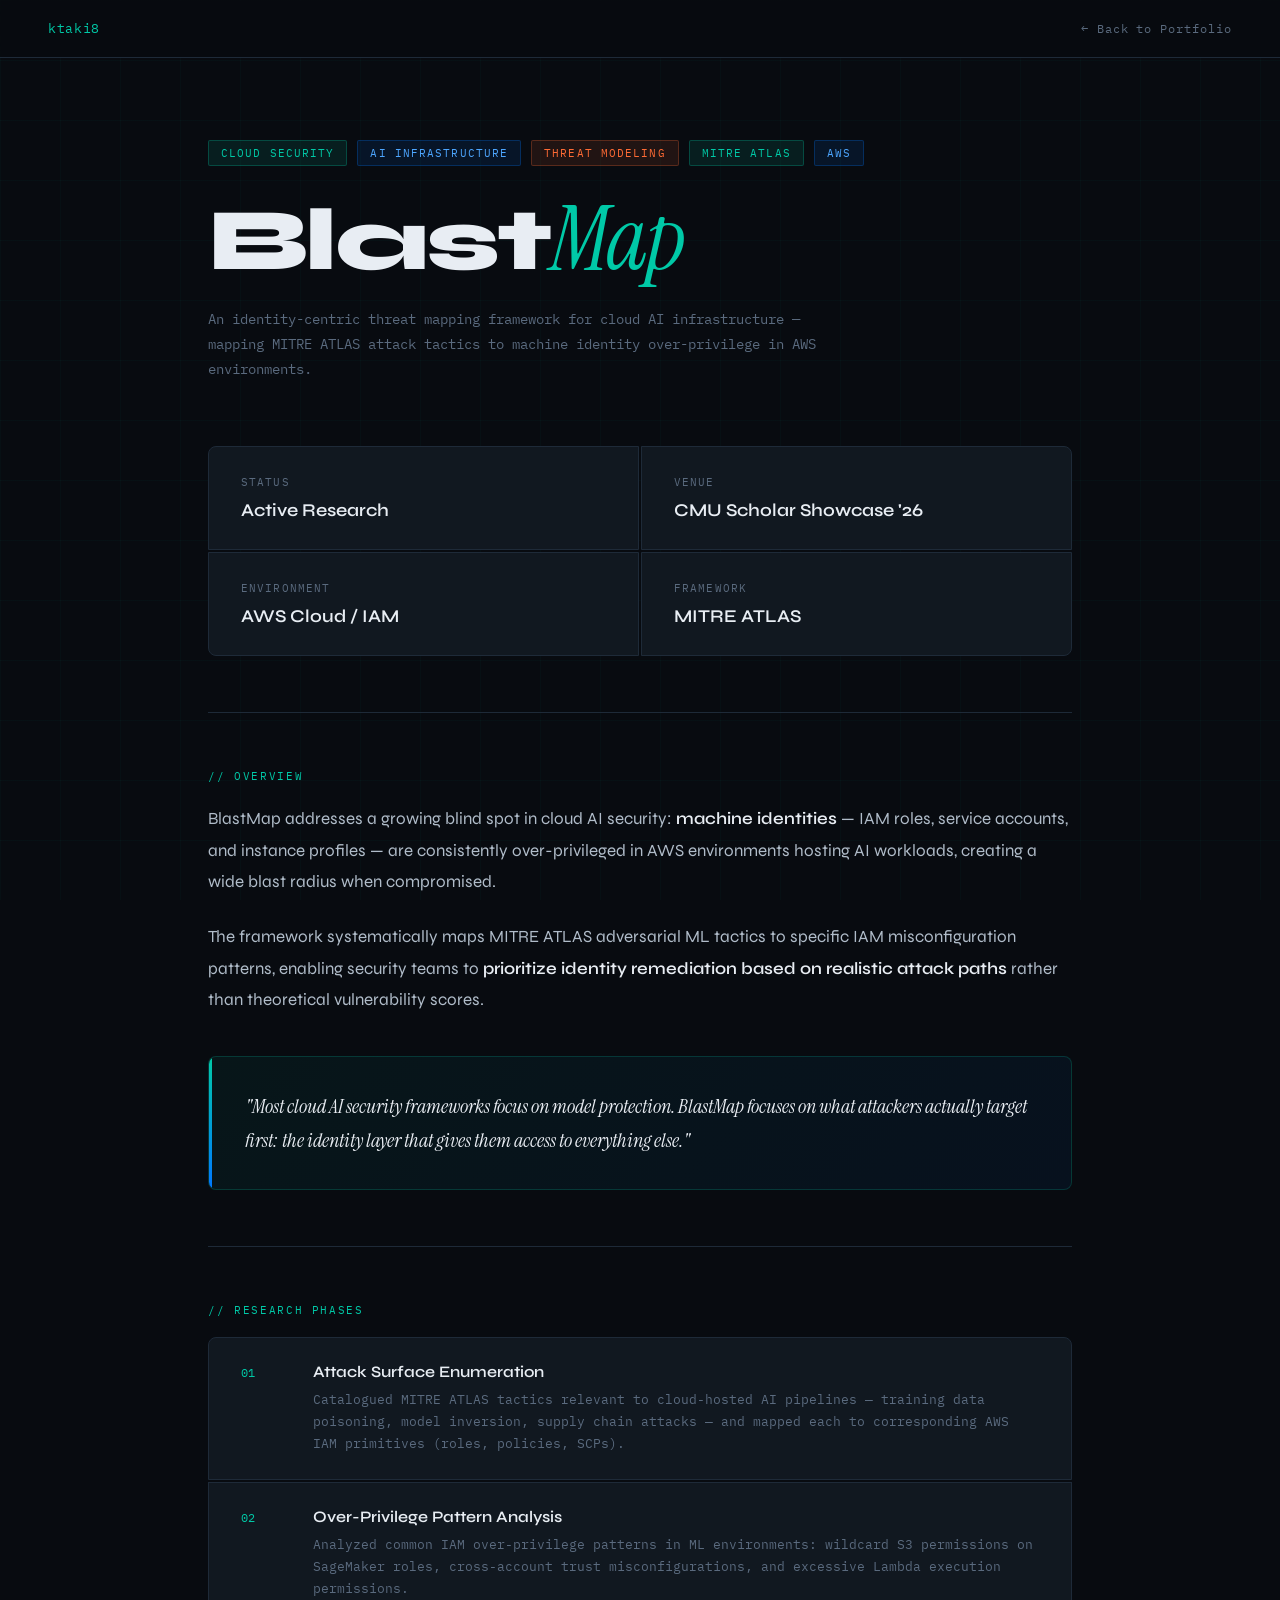
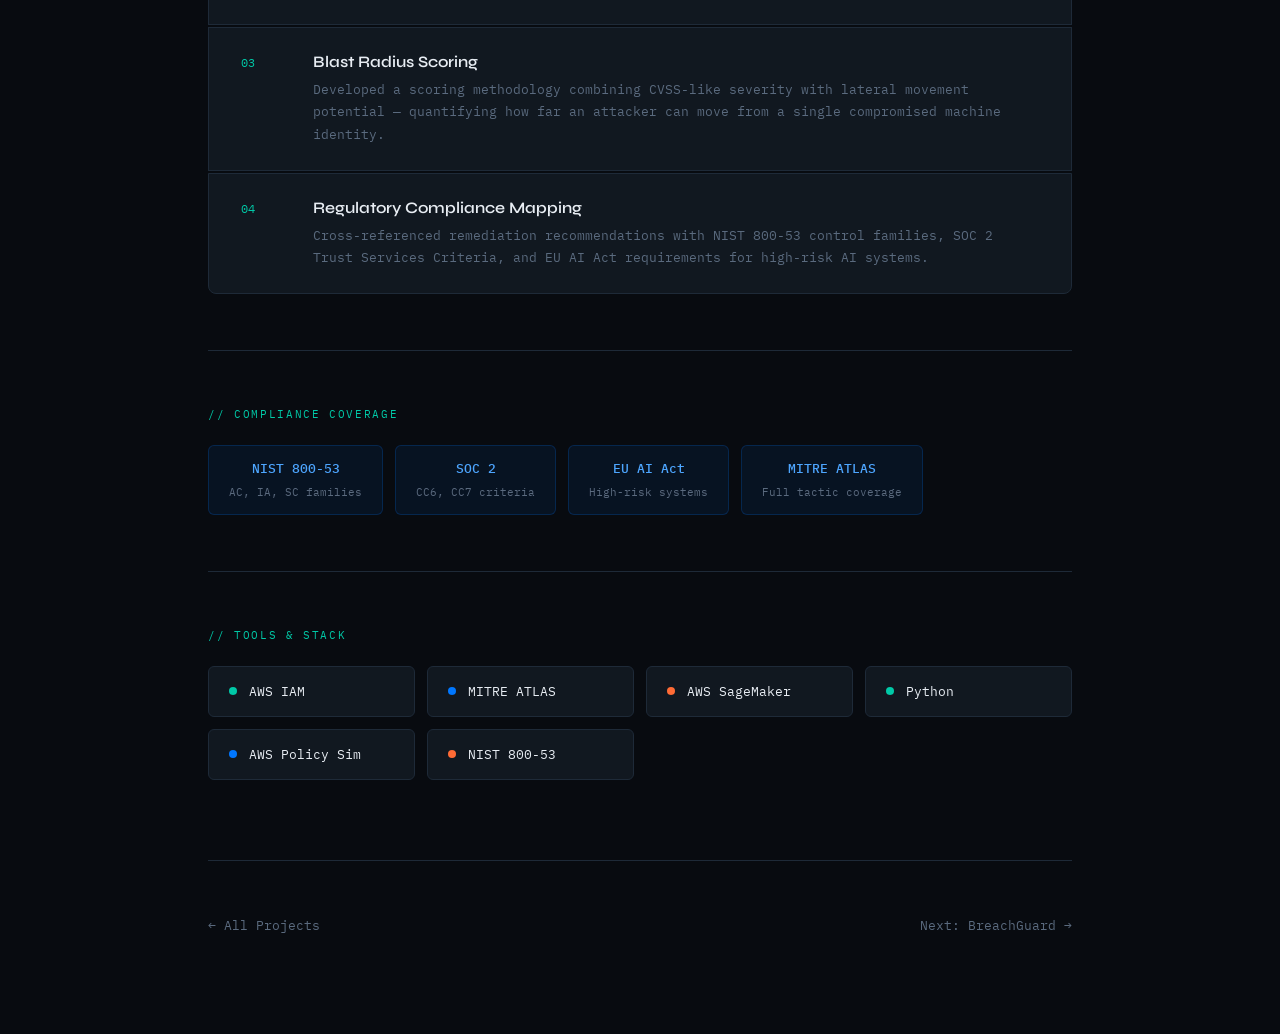
==== blastmap.html @ 7d0d3cb5 "Rename blastmap - Copy.html to blastmap.html" ====
<!DOCTYPE html>
<html lang="en">
<head>
<meta charset="UTF-8">
<meta name="viewport" content="width=device-width, initial-scale=1.0">
<title>BlastMap — Khadija Taki</title>
<link href="https://fonts.googleapis.com/css2?family=Syne:wght@400;600;700;800&family=IBM+Plex+Mono:wght@300;400;500&family=Instrument+Serif:ital@0;1&display=swap" rel="stylesheet">
<style>
  :root {
    --bg: #080b10;
    --bg2: #0d1117;
    --surface: #111820;
    --border: #1e2a38;
    --accent: #00c9a7;
    --accent2: #0077ff;
    --warn: #ff6b35;
    --text: #e8edf3;
    --muted: #5a6a7e;
    --mono: 'IBM Plex Mono', monospace;
    --display: 'Syne', sans-serif;
    --serif: 'Instrument Serif', serif;
  }

  *, *::before, *::after { box-sizing: border-box; margin: 0; padding: 0; }

  body {
    background: var(--bg);
    color: var(--text);
    font-family: var(--display);
    min-height: 100vh;
    overflow-x: hidden;
  }

  /* Grid background */
  body::before {
    content: '';
    position: fixed;
    inset: 0;
    background-image:
      linear-gradient(rgba(0,201,167,0.03) 1px, transparent 1px),
      linear-gradient(90deg, rgba(0,201,167,0.03) 1px, transparent 1px);
    background-size: 60px 60px;
    pointer-events: none;
    z-index: 0;
  }

  nav {
    position: fixed;
    top: 0; left: 0; right: 0;
    z-index: 100;
    padding: 20px 48px;
    display: flex;
    justify-content: space-between;
    align-items: center;
    background: rgba(8,11,16,0.85);
    backdrop-filter: blur(12px);
    border-bottom: 1px solid var(--border);
  }

  .nav-logo {
    font-family: var(--mono);
    font-size: 13px;
    color: var(--accent);
    text-decoration: none;
    letter-spacing: 0.05em;
  }

  .nav-back {
    font-family: var(--mono);
    font-size: 12px;
    color: var(--muted);
    text-decoration: none;
    letter-spacing: 0.08em;
    transition: color 0.2s;
  }
  .nav-back:hover { color: var(--text); }

  main {
    position: relative;
    z-index: 1;
    max-width: 960px;
    margin: 0 auto;
    padding: 140px 48px 100px;
  }

  .tag-row {
    display: flex;
    gap: 10px;
    flex-wrap: wrap;
    margin-bottom: 32px;
    opacity: 0;
    animation: fadeUp 0.6s ease 0.1s forwards;
  }

  .tag {
    font-family: var(--mono);
    font-size: 11px;
    letter-spacing: 0.1em;
    padding: 5px 12px;
    border-radius: 2px;
    text-transform: uppercase;
  }
  .tag-green { background: rgba(0,201,167,0.1); color: var(--accent); border: 1px solid rgba(0,201,167,0.25); }
  .tag-blue { background: rgba(0,119,255,0.1); color: #4da6ff; border: 1px solid rgba(0,119,255,0.25); }
  .tag-orange { background: rgba(255,107,53,0.1); color: var(--warn); border: 1px solid rgba(255,107,53,0.25); }

  h1 {
    font-family: var(--display);
    font-size: clamp(52px, 8vw, 88px);
    font-weight: 800;
    line-height: 0.95;
    letter-spacing: -0.03em;
    margin-bottom: 24px;
    opacity: 0;
    animation: fadeUp 0.7s ease 0.2s forwards;
  }

  h1 span {
    color: var(--accent);
    font-family: var(--serif);
    font-style: italic;
    font-weight: 400;
  }

  .subtitle {
    font-family: var(--mono);
    font-size: 14px;
    color: var(--muted);
    line-height: 1.8;
    max-width: 620px;
    margin-bottom: 64px;
    opacity: 0;
    animation: fadeUp 0.7s ease 0.3s forwards;
  }

  .divider {
    width: 100%;
    height: 1px;
    background: var(--border);
    margin: 56px 0;
  }

  .section-label {
    font-family: var(--mono);
    font-size: 11px;
    letter-spacing: 0.15em;
    text-transform: uppercase;
    color: var(--accent);
    margin-bottom: 20px;
  }

  .overview-grid {
    display: grid;
    grid-template-columns: 1fr 1fr;
    gap: 2px;
    margin-bottom: 56px;
    opacity: 0;
    animation: fadeUp 0.7s ease 0.4s forwards;
  }

  .overview-cell {
    background: var(--surface);
    padding: 28px 32px;
    border: 1px solid var(--border);
  }

  .overview-cell:first-child { border-radius: 8px 0 0 0; }
  .overview-cell:nth-child(2) { border-radius: 0 8px 0 0; }
  .overview-cell:nth-child(3) { border-radius: 0 0 0 8px; }
  .overview-cell:last-child { border-radius: 0 0 8px 0; }

  .cell-label {
    font-family: var(--mono);
    font-size: 11px;
    color: var(--muted);
    letter-spacing: 0.1em;
    text-transform: uppercase;
    margin-bottom: 10px;
  }

  .cell-value {
    font-size: 18px;
    font-weight: 600;
    color: var(--text);
  }

  .prose {
    font-size: 17px;
    line-height: 1.85;
    color: #b0bcc9;
    margin-bottom: 24px;
  }

  .prose strong { color: var(--text); font-weight: 600; }

  .highlight-block {
    background: linear-gradient(135deg, rgba(0,201,167,0.06), rgba(0,119,255,0.06));
    border: 1px solid rgba(0,201,167,0.2);
    border-radius: 8px;
    padding: 32px 36px;
    margin: 40px 0;
    position: relative;
    overflow: hidden;
  }

  .highlight-block::before {
    content: '';
    position: absolute;
    left: 0; top: 0; bottom: 0;
    width: 3px;
    background: linear-gradient(to bottom, var(--accent), var(--accent2));
  }

  .highlight-block p {
    font-family: var(--serif);
    font-style: italic;
    font-size: 20px;
    line-height: 1.7;
    color: var(--text);
  }

  .tech-grid {
    display: grid;
    grid-template-columns: repeat(auto-fill, minmax(200px, 1fr));
    gap: 12px;
    margin: 24px 0;
  }

  .tech-item {
    background: var(--surface);
    border: 1px solid var(--border);
    border-radius: 6px;
    padding: 16px 20px;
    display: flex;
    align-items: center;
    gap: 12px;
    transition: border-color 0.2s, transform 0.2s;
  }

  .tech-item:hover {
    border-color: var(--accent);
    transform: translateY(-2px);
  }

  .tech-dot {
    width: 8px; height: 8px;
    border-radius: 50%;
    background: var(--accent);
    flex-shrink: 0;
  }

  .tech-dot.blue { background: var(--accent2); }
  .tech-dot.orange { background: var(--warn); }

  .tech-name {
    font-family: var(--mono);
    font-size: 13px;
    color: var(--text);
  }

  .phase-list {
    counter-reset: phases;
    list-style: none;
    display: flex;
    flex-direction: column;
    gap: 2px;
  }

  .phase-item {
    counter-increment: phases;
    background: var(--surface);
    border: 1px solid var(--border);
    padding: 24px 32px;
    display: grid;
    grid-template-columns: 48px 1fr;
    gap: 24px;
    align-items: start;
    transition: border-color 0.2s;
  }

  .phase-item:first-child { border-radius: 8px 8px 0 0; }
  .phase-item:last-child { border-radius: 0 0 8px 8px; }
  .phase-item:hover { border-color: rgba(0,201,167,0.4); }

  .phase-num {
    font-family: var(--mono);
    font-size: 12px;
    color: var(--accent);
    padding-top: 3px;
  }

  .phase-title {
    font-size: 16px;
    font-weight: 600;
    margin-bottom: 8px;
  }

  .phase-desc {
    font-family: var(--mono);
    font-size: 13px;
    color: var(--muted);
    line-height: 1.7;
  }

  .compliance-row {
    display: flex;
    gap: 12px;
    flex-wrap: wrap;
    margin: 24px 0;
  }

  .compliance-badge {
    background: rgba(0,119,255,0.08);
    border: 1px solid rgba(0,119,255,0.2);
    border-radius: 6px;
    padding: 14px 20px;
    text-align: center;
    min-width: 140px;
    transition: background 0.2s;
  }

  .compliance-badge:hover { background: rgba(0,119,255,0.15); }

  .badge-name {
    font-family: var(--mono);
    font-size: 13px;
    font-weight: 500;
    color: #4da6ff;
    display: block;
    margin-bottom: 4px;
  }

  .badge-desc {
    font-family: var(--mono);
    font-size: 11px;
    color: var(--muted);
  }

  .footer-nav {
    display: flex;
    justify-content: space-between;
    align-items: center;
    padding-top: 56px;
    border-top: 1px solid var(--border);
    margin-top: 80px;
  }

  .footer-nav a {
    font-family: var(--mono);
    font-size: 13px;
    color: var(--muted);
    text-decoration: none;
    transition: color 0.2s;
  }

  .footer-nav a:hover { color: var(--accent); }

  @keyframes fadeUp {
    from { opacity: 0; transform: translateY(20px); }
    to { opacity: 1; transform: translateY(0); }
  }

  .content-block {
    opacity: 0;
    animation: fadeUp 0.7s ease 0.5s forwards;
  }

  @media (max-width: 640px) {
    nav { padding: 16px 24px; }
    main { padding: 100px 24px 80px; }
    .overview-grid { grid-template-columns: 1fr; }
    h1 { font-size: 48px; }
  }
</style>
</head>
<body>

<nav>
  <a href="index.html" class="nav-logo">ktaki8</a>
  <a href="index.html" class="nav-back">← Back to Portfolio</a>
</nav>

<main>
  <div class="tag-row">
    <span class="tag tag-green">Cloud Security</span>
    <span class="tag tag-blue">AI Infrastructure</span>
    <span class="tag tag-orange">Threat Modeling</span>
    <span class="tag tag-green">MITRE ATLAS</span>
    <span class="tag tag-blue">AWS</span>
  </div>

  <h1>Blast<span>Map</span></h1>

  <p class="subtitle">
    An identity-centric threat mapping framework for cloud AI infrastructure —
    mapping MITRE ATLAS attack tactics to machine identity over-privilege in AWS environments.
  </p>

  <div class="overview-grid">
    <div class="overview-cell">
      <div class="cell-label">Status</div>
      <div class="cell-value">Active Research</div>
    </div>
    <div class="overview-cell">
      <div class="cell-label">Venue</div>
      <div class="cell-value">CMU Scholar Showcase '26</div>
    </div>
    <div class="overview-cell">
      <div class="cell-label">Environment</div>
      <div class="cell-value">AWS Cloud / IAM</div>
    </div>
    <div class="overview-cell">
      <div class="cell-label">Framework</div>
      <div class="cell-value">MITRE ATLAS</div>
    </div>
  </div>

  <div class="divider"></div>

  <div class="content-block">
    <div class="section-label">// Overview</div>
    <p class="prose">
      BlastMap addresses a growing blind spot in cloud AI security: <strong>machine identities</strong> —
      IAM roles, service accounts, and instance profiles — are consistently over-privileged in AWS
      environments hosting AI workloads, creating a wide blast radius when compromised.
    </p>
    <p class="prose">
      The framework systematically maps MITRE ATLAS adversarial ML tactics to specific IAM
      misconfiguration patterns, enabling security teams to <strong>prioritize identity remediation
      based on realistic attack paths</strong> rather than theoretical vulnerability scores.
    </p>

    <div class="highlight-block">
      <p>"Most cloud AI security frameworks focus on model protection. BlastMap focuses on
      what attackers actually target first: the identity layer that gives them access to everything else."</p>
    </div>

    <div class="divider"></div>

    <div class="section-label">// Research Phases</div>
    <ul class="phase-list">
      <li class="phase-item">
        <span class="phase-num">01</span>
        <div>
          <div class="phase-title">Attack Surface Enumeration</div>
          <div class="phase-desc">Catalogued MITRE ATLAS tactics relevant to cloud-hosted AI pipelines — training data poisoning, model inversion, supply chain attacks — and mapped each to corresponding AWS IAM primitives (roles, policies, SCPs).</div>
        </div>
      </li>
      <li class="phase-item">
        <span class="phase-num">02</span>
        <div>
          <div class="phase-title">Over-Privilege Pattern Analysis</div>
          <div class="phase-desc">Analyzed common IAM over-privilege patterns in ML environments: wildcard S3 permissions on SageMaker roles, cross-account trust misconfigurations, and excessive Lambda execution permissions.</div>
        </div>
      </li>
      <li class="phase-item">
        <span class="phase-num">03</span>
        <div>
          <div class="phase-title">Blast Radius Scoring</div>
          <div class="phase-desc">Developed a scoring methodology combining CVSS-like severity with lateral movement potential — quantifying how far an attacker can move from a single compromised machine identity.</div>
        </div>
      </li>
      <li class="phase-item">
        <span class="phase-num">04</span>
        <div>
          <div class="phase-title">Regulatory Compliance Mapping</div>
          <div class="phase-desc">Cross-referenced remediation recommendations with NIST 800-53 control families, SOC 2 Trust Services Criteria, and EU AI Act requirements for high-risk AI systems.</div>
        </div>
      </li>
    </ul>

    <div class="divider"></div>

    <div class="section-label">// Compliance Coverage</div>
    <div class="compliance-row">
      <div class="compliance-badge">
        <span class="badge-name">NIST 800-53</span>
        <span class="badge-desc">AC, IA, SC families</span>
      </div>
      <div class="compliance-badge">
        <span class="badge-name">SOC 2</span>
        <span class="badge-desc">CC6, CC7 criteria</span>
      </div>
      <div class="compliance-badge">
        <span class="badge-name">EU AI Act</span>
        <span class="badge-desc">High-risk systems</span>
      </div>
      <div class="compliance-badge">
        <span class="badge-name">MITRE ATLAS</span>
        <span class="badge-desc">Full tactic coverage</span>
      </div>
    </div>

    <div class="divider"></div>

    <div class="section-label">// Tools & Stack</div>
    <div class="tech-grid">
      <div class="tech-item"><div class="tech-dot"></div><span class="tech-name">AWS IAM</span></div>
      <div class="tech-item"><div class="tech-dot blue"></div><span class="tech-name">MITRE ATLAS</span></div>
      <div class="tech-item"><div class="tech-dot orange"></div><span class="tech-name">AWS SageMaker</span></div>
      <div class="tech-item"><div class="tech-dot"></div><span class="tech-name">Python</span></div>
      <div class="tech-item"><div class="tech-dot blue"></div><span class="tech-name">AWS Policy Sim</span></div>
      <div class="tech-item"><div class="tech-dot orange"></div><span class="tech-name">NIST 800-53</span></div>
    </div>
  </div>

  <div class="footer-nav">
    <a href="index.html">← All Projects</a>
    <a href="breachguard.html">Next: BreachGuard →</a>
  </div>
</main>

</body>
</html>
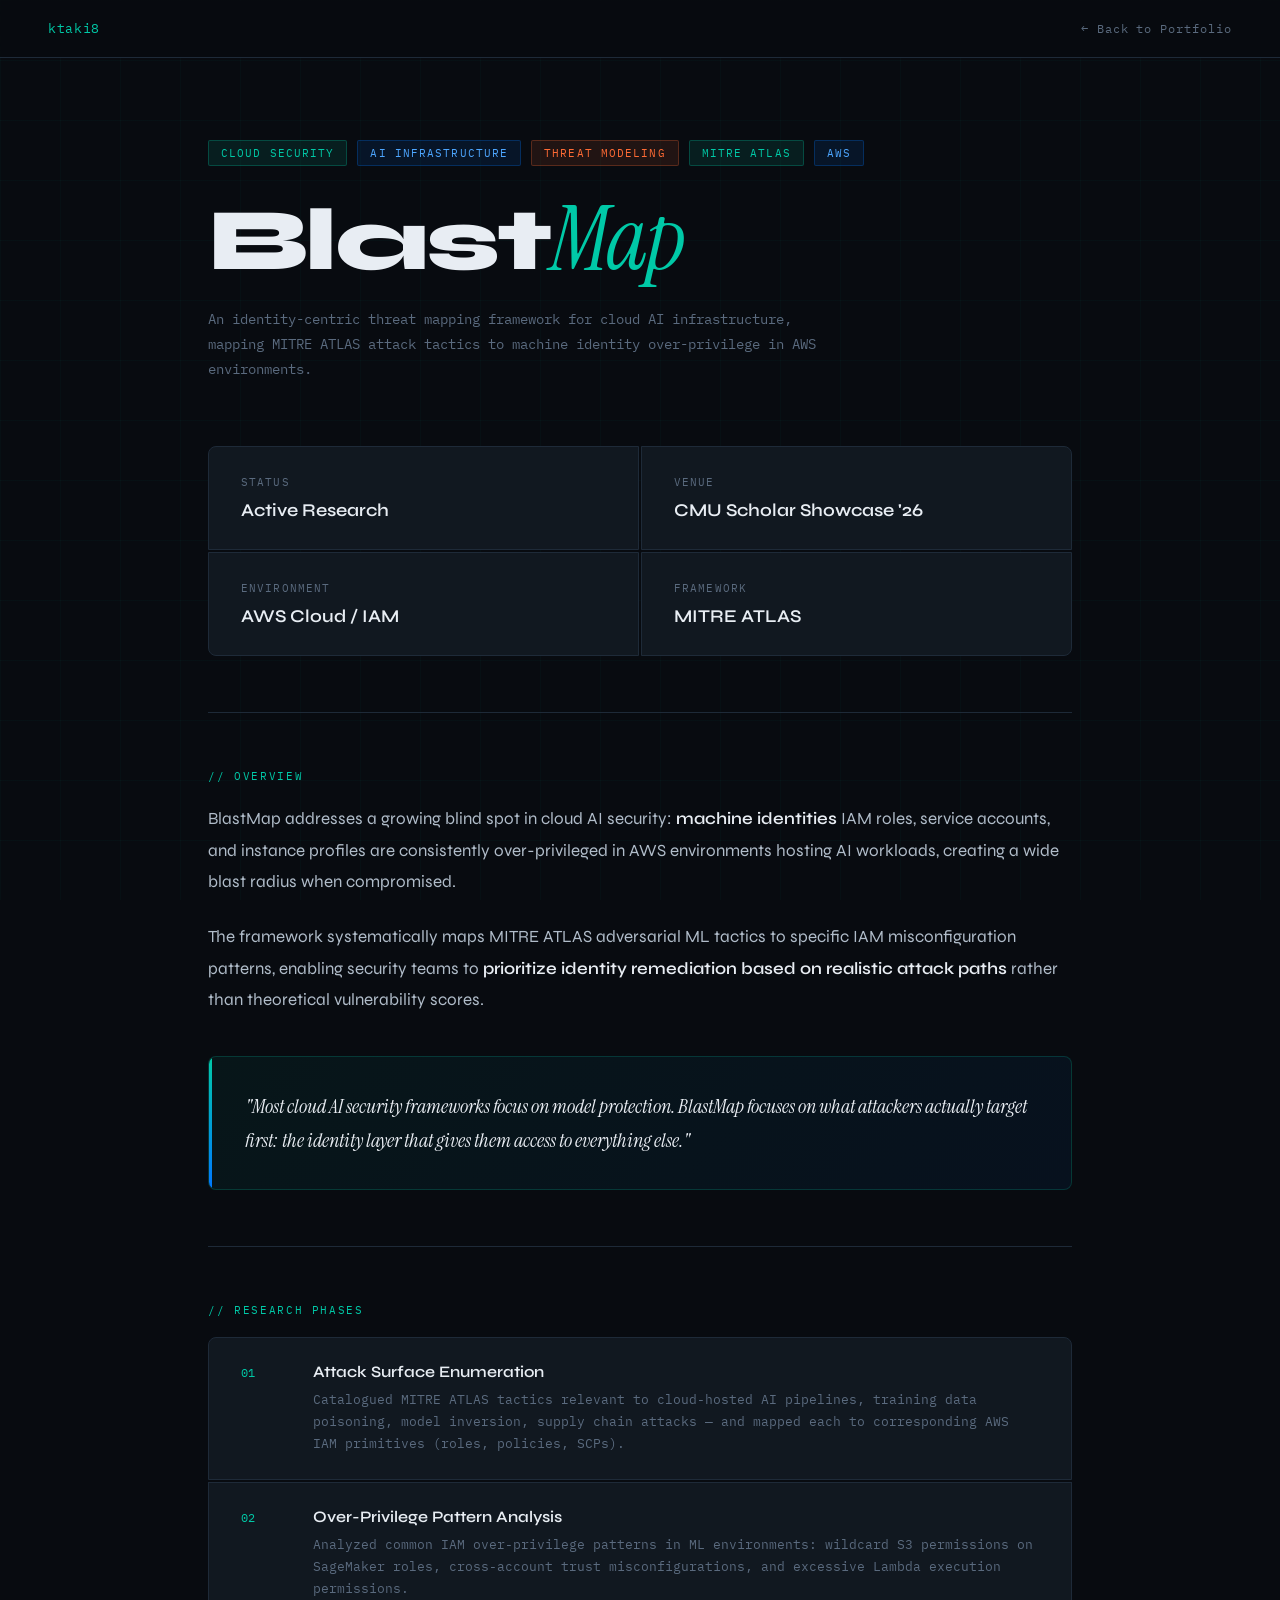
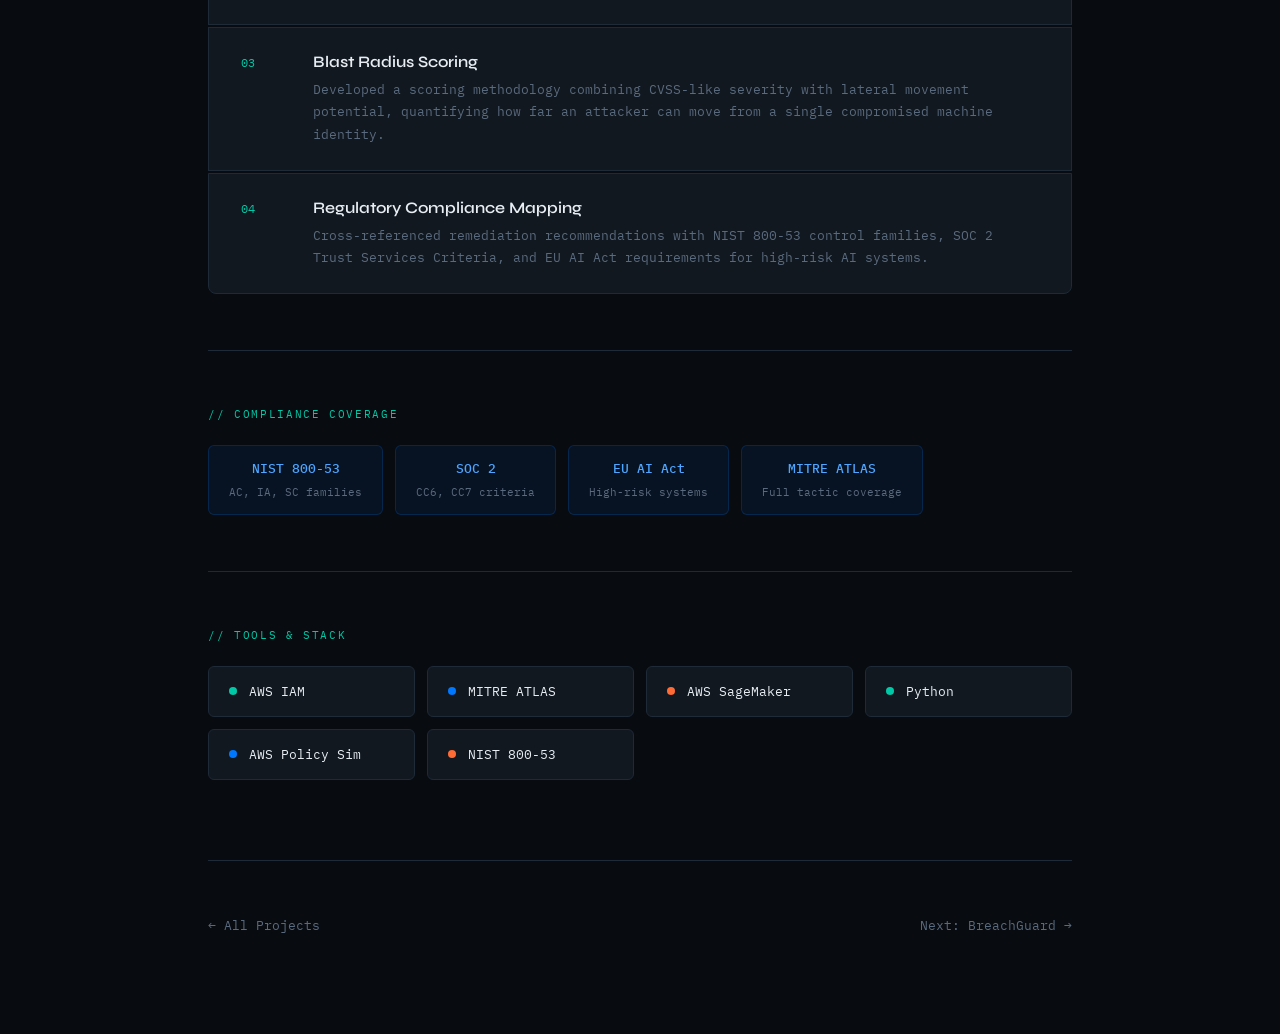
==== commit b54175b7: "Update blastmap.html" ====
--- a/blastmap.html
+++ b/blastmap.html
@@ -392,7 +392,7 @@
   <h1>Blast<span>Map</span></h1>
 
   <p class="subtitle">
-    An identity-centric threat mapping framework for cloud AI infrastructure —
+    An identity-centric threat mapping framework for cloud AI infrastructure,
     mapping MITRE ATLAS attack tactics to machine identity over-privilege in AWS environments.
   </p>
 
@@ -420,8 +420,8 @@
   <div class="content-block">
     <div class="section-label">// Overview</div>
     <p class="prose">
-      BlastMap addresses a growing blind spot in cloud AI security: <strong>machine identities</strong> —
-      IAM roles, service accounts, and instance profiles — are consistently over-privileged in AWS
+      BlastMap addresses a growing blind spot in cloud AI security: <strong>machine identities</strong> 
+      IAM roles, service accounts, and instance profiles are consistently over-privileged in AWS
       environments hosting AI workloads, creating a wide blast radius when compromised.
     </p>
     <p class="prose">
@@ -443,7 +443,7 @@
         <span class="phase-num">01</span>
         <div>
           <div class="phase-title">Attack Surface Enumeration</div>
-          <div class="phase-desc">Catalogued MITRE ATLAS tactics relevant to cloud-hosted AI pipelines — training data poisoning, model inversion, supply chain attacks — and mapped each to corresponding AWS IAM primitives (roles, policies, SCPs).</div>
+          <div class="phase-desc">Catalogued MITRE ATLAS tactics relevant to cloud-hosted AI pipelines, training data poisoning, model inversion, supply chain attacks — and mapped each to corresponding AWS IAM primitives (roles, policies, SCPs).</div>
         </div>
       </li>
       <li class="phase-item">
@@ -457,7 +457,7 @@
         <span class="phase-num">03</span>
         <div>
           <div class="phase-title">Blast Radius Scoring</div>
-          <div class="phase-desc">Developed a scoring methodology combining CVSS-like severity with lateral movement potential — quantifying how far an attacker can move from a single compromised machine identity.</div>
+          <div class="phase-desc">Developed a scoring methodology combining CVSS-like severity with lateral movement potential, quantifying how far an attacker can move from a single compromised machine identity.</div>
         </div>
       </li>
       <li class="phase-item">
